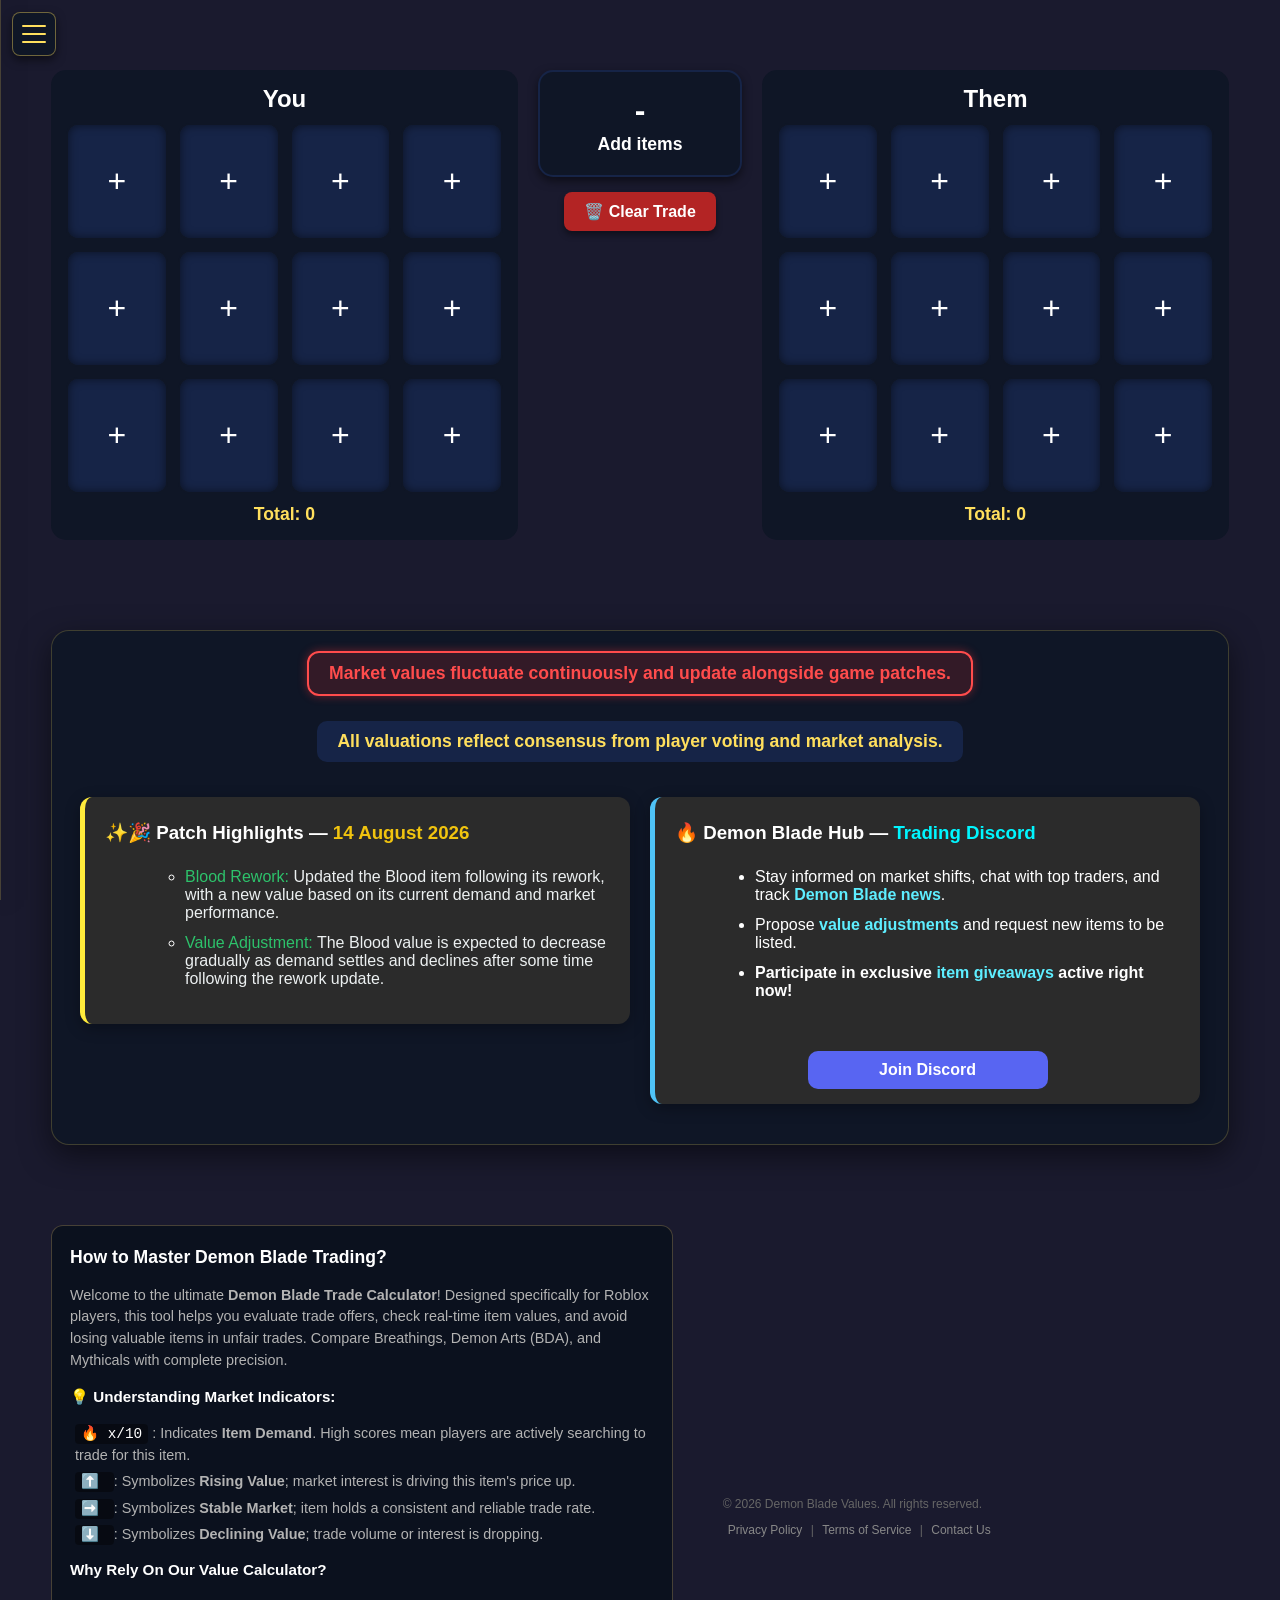
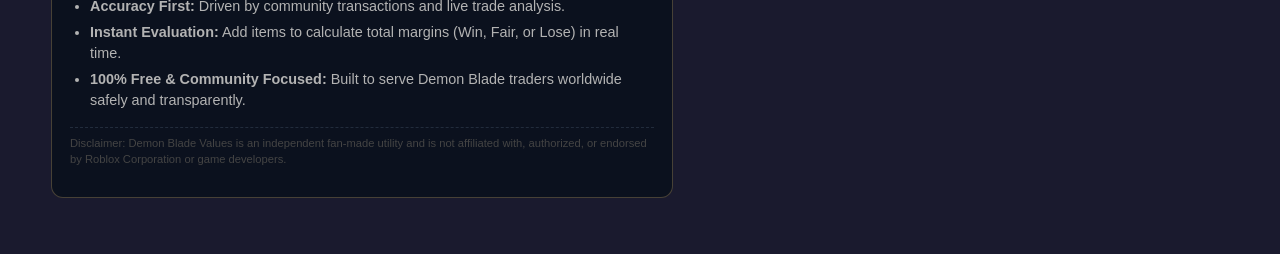
==== index.html @ 5df676ee "Add meta tag for monetization" ====
<!DOCTYPE html>
<html lang="en">
<head>
<meta charset="UTF-8">
<meta name="viewport" content="width=device-width, initial-scale=1.0">    
<title>Demon Blade Trade Calculator & Value Guide — Trading Hub</title>

<!-- Canonical URL الصريح والمطابق للموقع الجديد -->
<link rel="canonical" href="https://demon-blade-values.vercel.app/">
<link rel="icon" type="image/png" href="/images/favicon.png">
<link rel="shortcut icon" type="image/png" href="/images/favicon.png">
<link rel="apple-touch-icon" href="/images/favicon.png">
  
<meta name="description" content="Calculate real-time trade values for Demon Blade on Roblox. Check demand ratings, price trends, and item values for Moon, Sun, Breathings, BDAs, and Mythical items. Updated 2026.">
<meta name="keywords" content="demon blade trade calculator, demon blade values 2026, demon blade roblox value list, breathing style values, blood demon art values, demon blade tier list, moon breathing trade value, sun breathing value">

<!-- Open Graph / Facebook -->
<meta property="og:title" content="Demon Blade Trade Value Calculator & Tier List 2026">
<meta property="og:description" content="Analyze fair trades, track item demand rates, and discover up-to-date Demon Blade trading values for Roblox players.">
<meta property="og:image" content="https://res.cloudinary.com/dmzlyizfv/image/upload/v1761776738/Capture_d_%C3%A9cran_2025-10-29_232519_zrnwtp.jpg">
<meta property="og:type" content="website">
<meta property="og:url" content="https://demon-blade-values.vercel.app/">

<!-- Twitter -->
<meta name="twitter:card" content="summary_large_image">
<meta name="twitter:title" content="Demon Blade Trade Value Calculator & Tier List 2026">
<meta name="twitter:description" content="Analyze fair trades, track item demand rates, and discover up-to-date Demon Blade trading values for Roblox players.">
<meta name="twitter:image" content="https://res.cloudinary.com/dmzlyizfv/image/upload/v1761776738/Capture_d_%C3%A9cran_2025-10-29_232519_zrnwtp.jpg">

<!-- Google Analytics -->
<script async src="https://www.googletagmanager.com/gtag/js?id=G-79HD66FNCK"></script>
<script>
  window.dataLayer = window.dataLayer || [];
  function gtag(){dataLayer.push(arguments);}
  gtag('js', new Date());
  gtag('config', 'G-79HD66FNCK');
</script>

<!-- Schema Structured Data (Organization) -->
<script type="application/ld+json">
{
  "@context": "https://schema.org",
  "@type": "Organization",
  "name": "Demon Blade Values",
  "url": "https://demon-blade-values.vercel.app/",
  "logo": "https://demon-blade-values.vercel.app/images/favicon.png",
  "sameAs": [
    "https://discord.gg/zU2vV78j2F"
  ]
}
</script>

<!-- Schema Structured Data (WebSite) -->
<script type="application/ld+json">
{
  "@context": "https://schema.org",
  "@type": "WebSite",
  "name": "Demon Blade Trade Calculator",
  "url": "https://demon-blade-values.vercel.app/",
  "image": "https://res.cloudinary.com/dmzlyizfv/image/upload/v1761776738/Capture_d_%C3%A9cran_2025-10-29_232519_zrnwtp.jpg",
  "description": "Interactive trading value hub and calculator for Demon Blade Roblox players."
}
</script>

<!-- Schema Structured Data (FAQ Page for Better Search Visibility) -->
<script type="application/ld+json">
{
  "@context": "https://schema.org",
  "@type": "FAQPage",
  "mainEntity": [
    {
      "@type": "Question",
      "name": "How does the Demon Blade Trade Calculator work?",
      "acceptedAnswer": {
        "@type": "Answer",
        "text": "Simply select items for both 'You' and 'Them' columns. The tool automatically sums up total values, calculates win/loss margins, and advises if a trade is a Win, Fair, or Loss."
      }
    },
    {
      "@type": "Question",
      "name": "Are item demand values updated regularly?",
      "acceptedAnswer": {
        "@type": "Answer",
        "text": "Yes, trading metrics and demand scores (out of 10) are adjusted based on community feedback and active market trends."
      }
    }
  ]
}
</script>

<!-- ربط ملف CSS -->
<link rel="stylesheet" href="css.css">
<meta name="monetag" content="34a773187a44b01b858b0405ec56cefb">
</head>
<body>

<div class="container">
  <div class="column" id="player">
    <div class="title" style="text-align: justify;">You</div>
    <div class="grid" id="playerGrid"></div>
    <div class="total" id="playerTotal">Total: 0</div>
  </div>
  <div class="center-column">
    <div id="tradeStatusBox">
      <div id="statusTitle" style="color: white;">-</div>
      <div id="statusDiff">Add items</div>
    </div>
    <button id="clearTradeBtn">🗑️ Clear Trade</button>
  </div>
  <div class="column" id="opponent">
    <div class="title">Them</div>
    <div class="grid" id="opponentGrid"></div>
    <div class="total" id="opponentTotal">Total: 0</div>
  </div>
</div>

<div id="itemModal" class="modal">
  <div class="modal-content">
    <div class="modal-header">
      <div class="search-container">
        <input type="text" id="searchInput" placeholder="Search item..." class="search-input" /> 
        <button id="closeModal" class="close-btn">✖</button>
      </div>
      <div class="sort-bar" style="display: flex; gap: 10px; margin-top: 5px;"></div>
    </div>
    <div class="available-items-section">
      <div class="available-items-header">
        <span>Available Items</span> 
        <span class="item-count">0</span>
      </div>
      <div id="modalItems" class="modal-grid"></div>
    </div>
  </div>
</div>

<!-- حاوية التعليقات والتحديثات والديسكورد المدمجة -->
<div id="commentsSection">
    
    <!-- الجمل التنبيهية -->
    <div id="refreshNotice"><strong>Market values fluctuate continuously and update alongside game patches.</strong></div>
    <div id="commentNotice"><strong>All valuations reflect consensus from player voting and market analysis.</strong></div>
    
    <div class="boxes-wrapper">
      <!-- بوكس التحديثات -->
      <div class="updates-box">
          <h3>✨🎉 Patch Highlights — <span style="color: #f1c40f;">14 August 2026</span></h3>
          <ul>
              <li style="list-style-type: none;">
                  <ul>
                      <li><span style="color: #2dc26b;">Blood Rework:</span> <span style="color: #ecf0f1;">Updated the Blood item following its rework, with a new value based on its current demand and market performance.</span></li>
                      <li><span style="color: #2dc26b;">Value Adjustment:</span> <span style="color: #ecf0f1;">The Blood value is expected to decrease gradually as demand settles and declines after some time following the rework update.</span></li>
                  </ul>
              </li>
          </ul>
      </div>

      <!-- بوكس الديسكورد -->
      <div class="discord-box">
          <h3>🔥 Demon Blade Hub — <span style="color: #00f6ff;"> Trading Discord</span></h3>
          <ul>
              <li>Stay informed on market shifts, chat with top traders, and track <span style="color: #5eeeff;"><b>Demon Blade news</b></span>.</li>
              <li>Propose <span style="color: #5eeeff;"><b>value adjustments</b></span> and request new items to be listed.</li>
              <li><b>Participate in exclusive <span style="color: #5eeeff;">item giveaways</span> active right now!</b></li>
          </ul>
          <a href="https://discord.gg/zU2vV78j2F" target="_blank" rel="noopener">Join Discord</a>
      </div>
    </div>
</div>
 
<div class="footer-container">

    <section class="info-section">
        <h2>How to Master Demon Blade Trading?</h2>
        <p>Welcome to the ultimate <strong>Demon Blade Trade Calculator</strong>! Designed specifically for Roblox players, this tool helps you evaluate trade offers, check real-time item values, and avoid losing valuable items in unfair trades. Compare Breathings, Demon Arts (BDA), and Mythicals with complete precision.</p>
        
        <h3>💡 Understanding Market Indicators:</h3>
        <ul style="list-style-type: none; padding-left: 5px;">
            <li><span class="indicator-explain">🔥 x/10</span> : Indicates <strong>Item Demand</strong>. High scores mean players are actively searching to trade for this item.</li>
            <li><span class="indicator-explain">⬆️ </span> : Symbolizes <strong>Rising Value</strong>; market interest is driving this item's price up.</li>
            <li><span class="indicator-explain">➡️ </span> : Symbolizes <strong>Stable Market</strong>; item holds a consistent and reliable trade rate.</li>
            <li><span class="indicator-explain">⬇️ </span> : Symbolizes <strong>Declining Value</strong>; trade volume or interest is dropping.</li>
        </ul>
        
        <h3>Why Rely On Our Value Calculator?</h3>
        <ul>
            <li><strong>Accuracy First:</strong> Driven by community transactions and live trade analysis.</li>
            <li><strong>Instant Evaluation:</strong> Add items to calculate total margins (Win, Fair, or Lose) in real time.</li>
            <li><strong>100% Free & Community Focused:</strong> Built to serve Demon Blade traders worldwide safely and transparently.</li>
        </ul>
        
        <p class="disclaimer">Disclaimer: Demon Blade Values is an independent fan-made utility and is not affiliated with, authorized, or endorsed by Roblox Corporation or game developers.</p>
    </section>

    <footer class="site-footer">
        <p>© 2026 Demon Blade Values. All rights reserved.</p>
        <div class="footer-links">
            <a href="privacy.html" target="_blank">Privacy Policy</a> | 
            <a href="terms.html" target="_blank">Terms of Service</a> | 
            <a href="contact.html" target="_blank">Contact Us</a>
        </div>
    </footer>

</div>

<!-- ربط ملف JavaScript -->
<script src="js.js"></script>
  
<!-- Navigation Toggle Button -->
<button class="sidebar-toggle-btn" id="sidebarToggle" aria-label="Toggle Navigation">
  <div class="hamburger-box">
    <span class="hamburger-bar"></span>
    <span class="hamburger-bar"></span>
    <span class="hamburger-bar"></span>
  </div>
</button>

<!-- Navigation Menu Bar -->
<aside class="floating-sidebar" id="floatingSidebar">
  <div class="sidebar-inner">
    <!-- Top Main Links -->
    <nav class="sidebar-nav">
      <a href="index.html" class="sidebar-link active">
        <span class="icon">⚖️</span> Trade Calculator
      </a>
      <a href="coming-soon.html" class="sidebar-link">
      <span class="icon">⚔️</span> Raids & Bosses
      </a>
      <a href="https://discord.gg/zU2vV78j2F" target="_blank" class="sidebar-link">
        <span class="icon">💬</span> Discord Community
      </a>
    </nav>

    <!-- Bottom Extra Links (Only visible when open) -->
    <div class="sidebar-footer-links">
      <a href="contact.html">Contact Us</a>
      <span class="sep">•</span>
      <a href="privacy.html">Privacy Policy</a>
      <span class="sep">•</span>
      <a href="terms.html">Terms</a>
    </div>
  </div>
</aside>

<div class="sidebar-backdrop" id="sidebarBackdrop"></div>
</body>
</html>
---- css.css ----
body { font-family: 'Poppins', sans-serif; background-color: #1a1a2e; color: white; display: flex; flex-direction: column; align-items: center; margin: 0; padding: 20px; min-height: 100vh; }
.container {
    display: flex;
    justify-content: center; /* توسيط العناصر بدلاً من space-between */
    flex-wrap: wrap;       /* للسماح للعناصر بالنزول لسطر جديد عند ضيق المساحة */
    width: 95%;           /* زيادة العرض قليلاً في الشاشات الصغيرة */
    max-width: 1200px;
    margin: 50px auto;
    gap: 20px;
}

/* تحديثات الـ Column لإضافة الحواف التفاعلية */
.column { 
    display: flex; 
    flex-direction: column; 
    align-items: center; 
    background-color: #0f1626; 
    padding: 15px; 
    border-radius: 15px; 
    flex: 1; /* جعل العمود يأخذ مساحة متساوية */
    min-width: 320px; /* ضمان عدم صغر العمود عن حجم الشبكة */
    max-width: 450px; /* تحديد أقصى عرض ليبقى التصميم متوازناً */ }

.title { font-size: 1.5rem; font-weight: bold; margin-bottom: 10px; }
.grid { 
    display: grid; 
    grid-template-columns: repeat(4, 1fr); 
    gap: 10px; 
    width: 100%; /* أساسي لمنع انكماش السلوتات الفارغة وظهورها بكامل حجمها */
    box-sizing: border-box; }

.slot { 
    width: 100%;
    aspect-ratio: 1 / 1.15; /* تم زيادة الطول قليلاً من 1.1 ليتسع للنص السفلي بالكامل */
    background-color: #162447; 
    border: 2px solid #0f1626; /* تم حذف الـ border المتقطع لمنح السلوت مظهراً نظيفاً */
    border-radius: 12px; 
    display: flex; 
    flex-direction: column; 
    justify-content: center; 
    align-items: center; 
    position: relative; 
    cursor: pointer; 
    transition: all 0.25s ease-in-out; 
    overflow: hidden; 
    box-shadow: inset 0 0 10px rgba(0,0,0,0.5);
    box-sizing: border-box; }
    
    .slot[data-item] {
    border: 2px solid #ffdf5d;
    background-color: #0f1626;
    box-shadow: 0 4px 10px rgba(0,0,0,0.6);
    display: flex;
    flex-direction: column;
    justify-content: flex-end; /* لدفع شريط المعلومات ليلتصق بالأسفل بشكل نظيف */
}
    .item-info-bar {
    width: 100%;
    height: auto; /* ترك الارتفاع مرن بحسب النص بدلاً من النسبة المئوية القاسية */
    min-height: 28px; /* ضمان مساحة حد أدنى لا تنكمش */
    flex-shrink: 0; /* منع المتصفح من سحق أو تصغير هذا الشريط نهائياً على الهاتف */
    background: #0b111e; 
    border-top: 1px solid #ffdf5d33;
    display: flex;
    flex-direction: column;
    justify-content: center;
    align-items: center;
    padding: 2px 1px;
    box-sizing: border-box;
    z-index: 2;
}

.slot:hover { transform: scale(1.05); background-color: #1b2a44; }
.plus { font-size: 2rem; color: white; }
.item-name { 
    color: #ffffff;
    font-size: clamp(0.55rem, 2.2vw, 0.75rem); /* رفعنا قيمة الـ vw لضمان وضوح الخط على الهاتف */
    font-weight: bold;
    text-align: center;
    white-space: nowrap;
    overflow: hidden;
    text-overflow: ellipsis; 
    width: 95%;}
.item-value {
    color: #ffdf5d; 
    font-size: clamp(0.5rem, 2vw, 0.7rem); /* رفعنا الحد الأدنى المرن */
    font-weight: 600;
    margin-top: 1px;
    line-height: 1;
}

.item-image { 
    width: 90%; 
    height: 55%; /* تقليل النسبة المئوية الافتراضية لمنع الصورة من دفع النص لأسفل */
    object-fit: contain; 
    margin: auto auto 2px auto; /* تمركز تلقائي ذكي يترك مساحة للنصوص والمؤشرات */
    z-index: 1; 
}

/* ------------------------------------------- */
/* أنماط صندوق الحالة (Trade Status Box)       */
/* ------------------------------------------- */
#tradeStatusBox {
    background-color: #0f1626;
    border-radius: 15px;
    padding: 20px;
    display: flex;
    flex-direction: column;
    align-items: center;
    justify-content: center;
    box-shadow: 0 4px 10px rgba(0,0,0,0.5);
    border: 2px solid #162447;
    min-width: 160px;
    text-align: center;
    transition: all 0.3s ease;
}
/* تنسيقات الحاوية الوسطى والزر الجديد */
.center-column {
    display: flex;
    flex-direction: column;
    align-items: center;
    gap: 15px; /* المسافة بين الصندوق والزر */
}

#clearTradeBtn {
    background-color: #b32424;
    color: white;
    border: none;
    border-radius: 8px;
    padding: 10px 20px;
    font-size: 1rem;
    font-weight: bold;
    font-family: 'Poppins', sans-serif;
    cursor: pointer;
    box-shadow: 0 4px 6px rgba(0,0,0,0.4);
    transition: all 0.3s ease;
}

#clearTradeBtn:hover {
    background-color: #ff3333;
    box-shadow: 0 0 12px rgba(255, 51, 51, 0.5);
    transform: scale(1.05); /* تأثير حركي خفيف يتماشى مع باقي الموقع */
}

/* تعديل الـ Responsive ليتماشى مع الحاوية الجديدة */
@media screen and (max-width: 900px) {
    .center-column { width: 100%; margin: 10px 0; }
    #tradeStatusBox { width: 100%; margin: 0; }
}
#statusTitle {
    font-size: 2rem;
    font-weight: bold;
    margin-bottom: 5px;
    text-transform: uppercase;
    transition: color 0.3s ease;
}
#statusDiff {
    font-size: 1.1rem;
    color: white;
    font-weight: 600;
}

/* ------------------------------------------- */
/* فئات تأثيرات الإضاءة (Glow Effects)         */
/* ------------------------------------------- */
.glow-win { box-shadow: 0 0 25px rgba(0, 255, 0, 0.5) !important; border-color: #00ff00 !important; }
.glow-lose { box-shadow: 0 0 25px rgba(255, 76, 76, 0.5) !important; border-color: #ff4c4c !important; }
.glow-fair { box-shadow: 0 0 25px rgba(255, 223, 93, 0.4) !important; border-color: #ffdf5d !important; }

/* ------------------------------------------- */
/* مؤشرات الطلب والاتجاه (Demand & Trend)      */
/* ------------------------------------------- */
.item-indicators {
    position: absolute;
    top: 4px;
    left: 4px;
    right: 4px;
    display: flex;
    justify-content: space-between;
    width: calc(100% - 8px);
    z-index: 10;
}
.demand-badge {
    background: rgba(0, 0, 0, 0.75);
    color: #ffdf5d;
    padding: 1px 4px;
    border-radius: 4px;
    font-size: clamp(0.45rem, 1.2vw, 0.6rem); /* حجم مرن جداً */
    font-weight: bold;
}

.trend-badge {
    background: rgba(0, 0, 0, 0.75);
    padding: 1px 3px;
    border-radius: 4px;
    display: flex;
    align-items: center;
    justify-content: center;
}

.total { margin-top:10px; font-size:1.1rem; font-weight:bold; color:#ffdf5d; }
#commentsSection { 
    width: 95%; 
    max-width: 1200px;
    margin: 40px auto;
    padding: 20px;
    background-color: #0f1626; 
    border: 1px solid #ffdf5d33; 
    border-radius: 18px;
    box-sizing: border-box;
    box-shadow: 0 10px 30px rgba(0,0,0,0.5);

    /* التعديل الجوهري هنا لترتيب المحتوى داخله عمودياً */
    display: flex;
    flex-direction: column;
    gap: 20px;
 }   
 .boxes-wrapper {
    display: flex;
    flex-direction: row; /* يظهران بجانب بعضهما */
    justify-content: center;
    align-items: stretch; /* لتوحيد الارتفاع تلقائياً لمظهر متناسق */
    gap: 20px;
    width: 100%;
    flex-wrap: wrap;
 }

/* ------------------------------------------- */
/* المودال وقوائمه                             */
/* ------------------------------------------- */
.modal { position: fixed; inset: 0; background: rgba(0, 0, 0, 0.75); display: flex; justify-content: center; align-items: center; z-index: 300; padding: 20px; overflow-y: auto; opacity: 0; pointer-events: none; transition: opacity 0.35s ease; }
.modal.active { opacity: 1; pointer-events: auto; }
.modal.closing { opacity: 0; pointer-events: none; }
.modal-content { width: 95%; max-width: 900px; max-height: 70vh; background: linear-gradient(145deg, #0f1626, #121b33); border-radius: 18px; padding: 15px; overflow-y: auto; box-shadow: 0 0 20px rgba(255, 215, 0, 0.3); border: 2px solid #ffdf5d; display: flex; flex-direction: column; opacity: 0; transform: translateY(60px); transition: opacity 0.35s ease, transform 0.35s ease; }
.modal.active .modal-content { opacity: 1; transform: translateY(0); }
.modal.closing .modal-content { opacity: 0; transform: translateY(60px); }
.modal-header { display: flex; flex-direction: column; gap: 10px; margin-bottom: 15px; }
.search-container { 
    display: flex; 
    align-items: center; /* لضمان توسط المدخل والأيقونة عمودياً */
    width: 100%; 
    max-width: 400px; /* تحديد أقصى عرض للشريط ليحتوي الـ X وينتهي بعدها بقليل */
    background: #162447; 
    border-radius: 10px; 
    padding: 6px 12px; 
    border: 1px solid #ffdf5d; 
    box-shadow: 0 0 8px rgba(255, 215, 0, 0.5); 
    box-sizing: border-box; }
.search-input { flex: 1; background: transparent; border: none; color: #fff; outline: none; padding: 0; font-size: 1rem; }
.close-btn {
    background: transparent; 
    border: none; 
    color: #fff; 
    cursor: pointer; 
    font-size: 1.1rem; 
    padding: 0 4px;
    margin-left: 10px; 
    display: flex;
    align-items: center;
    transition: color 0.2s; }
    .close-btn:hover { color: #ff4c4c; }
    
.sort-bar button { transition: all 0.2s; }
.sort-bar button:hover { transform: scale(1.05); box-shadow: 0 0 8px rgba(255,215,0,0.6); }
.available-items-section { background: #0f1626;  padding: 10px; border-radius: 12px; }
.available-items-header { display: flex; justify-content: space-between; align-items: center; margin-bottom: 10px; padding-bottom: 5px; border-bottom: 1px solid #ffdf5d; }
.available-items-header span { font-weight: 700; color: #fff; }
.available-items-header .item-count { color: #ffdf5d; font-size: 0.85rem; }
.modal-grid { display: grid; grid-template-columns: repeat(auto-fill, minmax(95px, 1fr)); gap: 30px 18px; justify-items: center; }

/* تعديل العنصر داخل المودال ليحمل المؤشرات */
.modal-item { background: linear-gradient(145deg, #162447, #1b2a44); border-radius: 10px; padding: 4px; text-align: center; cursor: pointer; transition: transform 0.2s, box-shadow 0.2s; box-shadow: 0 2px 6px rgba(255, 215, 0, 0.25); border: 1px solid #ffdf5d; width: 100%; box-sizing: border-box; position: relative; overflow: hidden; }
.modal-item:hover { transform: scale(1.05); box-shadow: 0 0 12px rgba(255, 215, 0, 0.6); }
.modal-item img { width: 100%; height: 75px; object-fit: contain; border-radius: 5px; border-bottom: 1px solid #ffdf5d; }
.modal-item .item-name { margin-top: 3px; font-size: 0.75rem; font-weight: bold; color: #fff; }
.modal-item .item-value { font-size: 0.7rem; color: #ffdf5d; margin-top: 1px; }

.modal-content::-webkit-scrollbar { width: 1px; height:1px; }
.modal-content::-webkit-scrollbar-thumb { background-color: #ffdf5d; border-radius: 10px; }
.modal-content::-webkit-scrollbar-track { background: #162447; }

/* Updates and Discord Boxes */
.updates-box, .discord-box { 

    flex: 1; 
    min-width: 280px; 
    max-width: 550px; 
    background-color: #162447; 
    border-radius: 12px; 
    padding: 20px 20px 10px 20px; /* تقليص الـ padding السفلي الثابت إلى 10px ليسمح بالانكماش للأعلى */
    color: #fff; 
    box-shadow: 0 4px 15px rgba(0,0,0,0.3); 
    box-sizing: border-box;
    display: flex;
    flex-direction: column;
    justify-content: flex-start; /* يضمن دفع المحتويات للأعلى وتقلص الصندوق بدقة */
    height: fit-content; /* يجعل ارتفاع الصندوق يتبع النص الداخلي فقط فيتقلص للأعلى تلقائياً */
    }

.updates-box { background: #2b2b2b; border-left: 5px solid #ffeb3b; }
.discord-box { background: #2b2b2b; border-left: 5px solid #4fc3f7; }
.discord-box a { display: inline-block; background: #5865F2; color: #ffffff; text-decoration: none; font-weight: bold; padding: 10px ; border-radius: 6px; transition: transform 0.2s, box-shadow 0.2s; font-size: 0.8rem; white-space: nowrap; box-sizing: border-box; }
.discord-box a:hover { transform: scale(1.05); box-shadow: 0 0 8px rgba(255,255,255,0.6); }
@media screen and (max-width: 900px) {
  .container { flex-direction: column; align-items: center; }
  #tradeStatusBox { width: 100%; margin: 10px 0; }
}
@media screen and (max-width: 700px) {
  .updates-box, .discord-box { float: none; width: 100%; margin-right: 0; margin-bottom: 15px; }
}
.updates-box ul li { margin-bottom: 12px; }
.updates-box ul li:last-child { margin-bottom: 10px; }
.discord-box li { margin-left: 40px; margin-bottom: 12px; }
.discord-box li:last-child { margin-bottom: 20px; }
.join-discord-btn { display: block; clear: both; margin-top: 15px; }
.discord-box a:last-child {
    display: block; 
    width: 100%; /* تحويله لعرض كامل متجاوب */
    max-width: 240px; /* تحديد سقف لحجمه لكي لا يصبح ضخماً على الشاشات الكبيرة */
    margin: 15px auto 5px auto; /* توسيط الزر تلقائياً في المنتصف وحذف الـ margin-left المسبب للمشكلة */
    padding: 10px 12px; 
    font-size: 1rem; 
    background: #5865F2; 
    color: #fff; 
    text-decoration: none; 
    font-weight: bold; 
    border-radius: 10px; 
    text-align: center; 
    transition: transform 0.2s, box-shadow 0.2s; 
    box-sizing: border-box;}
.discord-box a:last-child:hover { transform: scale(1.05); box-shadow: 0 0 8px rgba(255,255,255,0.6); }
.updates-box h3, .discord-box h3 {
    margin-top: 5px;
    margin-bottom: 8px; /* تقليل الفراغ أسفل العنوان */
}    

#refreshNotice { 
    background: rgba(255, 50, 50, 0.15); 
    border: 2px solid #ff4c4c; 
    color: #ff4c4c; 
    font-weight: bold; 
    text-align: center; 
    padding: 10px 20px; /* زيادة الحشو الجانبي لمنع الالتصاق */
    border-radius: 12px; 
    margin-bottom: 5px; 
    font-size: 1.1rem; 
    box-shadow: 0 0 10px rgba(255, 50, 50, 0.4); 
    animation: pulseColor 7s infinite; 
    align-self: center; /* جعل الحاوية تتقلص لتناسب حجم النص فقط وتتوسط الصفحة */
    width: fit-content; /* للتأكد من ملاءمة العرض لمحتواه في جميع المتصفحات */
}

@keyframes pulseColor { 0% { box-shadow: 0 0 6px rgba(255, 50, 50, 0.5); transform: scale(1); border-color:#ff4c4c; } 50% { box-shadow: 0 0 20px rgba(255,150,50,0.9); transform: scale(1.05); border-color:#ff9933; } 100% { box-shadow: 0 0 6px rgba(255, 50, 50, 0.5); transform: scale(1); border-color:#ff4c4c; } }
#commentNotice { 
    background: #162447; 
    border-radius: 10px; 
    padding: 10px 20px; /* زيادة الحشو الجانبي */
    text-align: center; 
    font-weight: bold; 
    color: #ffdf5d; 
    font-size: 1.1rem; 
    margin-bottom: 15px; 
    align-self: center; /* تجعله يتقلص لعرض النص فقط ويتوسط الصفحة */
    width: fit-content;
 }
#commentsSection::after { content: ""; display: table; clear: both; }

/* 1. الحاوية الأساسية لتنظيم العناصر بجانب بعضها */
.footer-container {
    display: flex;
    justify-content: center; /* توسيط المحتوى */
    flex-wrap: wrap;       /* للسماح للعناصر بالنزول لسطر عند ضيق الشاشة */
    width: 95%;
    max-width: 1200px;
    margin: 40px auto;
    gap: 30px;
     
}

/* 2. تنسيق صندوق المعلومات الجديد الصغير */
.info-section {
    flex: 1.2; /* تم تقليله من 2 إلى 1.2 لكي ينكمش ولا يسرق الانتباه مقارنة بباقي الصناديق */
    min-width: 300px;
    padding: 18px;
    background-color: #0b111e;
    border-radius: 12px;
    border: 1px solid #bfa36855; /* جعلنا الحواف أقل حدة في الإضاءة */
    line-height: 1.5;
    color: #b3b3b3; /* تفتيح خفيف للون النص ليكون مريحاً وأقل جلباً للانتباه */
    box-sizing: border-box;
    font-size: 0.9rem; /* تصغير الخط العام للصندوق قليلاً */
}
    .indicator-explain {
    background: rgba(0, 0, 0, 0.4);
    padding: 2px 6px;
    border-radius: 4px;
    color: #fff;
    font-family: monospace;
}
.info-section h2 {
    font-size: 1.1rem;
    color: #fff;
    margin-top: 0;
    margin-bottom: 8px;
}

.info-section h3 {
    font-size: 0.95rem;
    color: #fff;
    margin-top: 12px;
    margin-bottom: 6px;
}

.info-section ul {
    padding-left: 20px;
    margin-bottom: 12px;
}

.info-section li {
    margin-bottom: 4px;
}

.disclaimer {
    font-size: 0.7rem;
    color: #444; 
    margin-top: 15px;
    border-top: 1px dashed #222c3c;
    padding-top: 8px;
    line-height: 1.4;
}

/* 3. تنسيق الـ site-footer الصاعد لليمين بحدوده الفاصلة */
.site-footer {
    flex: 1; /* يأخذ المساحة المتبقية بجانب الصندوق */
    text-align: left; /* محاذاة مرنة، يمكنك تركها right إن كنت تفضل ذلك */
    font-size: 12px;
    color: #666;
    padding: 20px;
    border-top: none; /* ألغينا الحد العلوي الافتراضي لاعتماده كعمود جانبي الآن */
    min-width: 250px;
    box-sizing: border-box;
    display: flex;
    flex-direction: column;
    justify-content: center; /* لتوسيط المحتوى عمودياً بالتوازي مع الصندوق */
}

.footer-links a {
    color: #888;
    text-decoration: none;
    margin: 0 5px;
    transition: color 0.3s ease;
}

.footer-links a:hover {
    color: #fff;
}

/* 4. تعديل التجاوب للتأكد من أن شكلها بالجوال يبدو ممتازاً */
/* 4. تعديل التجاوب للتأكد من أن شكلها بالجوال يبدو ممتازاً */
@media screen and (max-width: 900px) {
    .footer-container {
        flex-direction: column; 
        align-items: stretch; /* لجعل العناصر تأخذ كامل العرض المتاح بشكل متناسق */
        gap: 20px;
    }
    .info-section {
        width: 100%;
    }
    .site-footer {
        text-align: center; 
        width: 100%;
        border-top: 1px solid #222; /* إضافة خط فاصل فقط عند التحول للوضع الرأسي بالجوال */
        padding-top: 20px;
    }
}
/* تنسيق حاوية الإعلان العلوي */
.adsterra-top-banner {
    margin: 20px auto;
    max-width: 1200px;
    padding: 0 15px;
    text-align: center;
    box-sizing: border-box;
}

.ad-label-global {
    display: block;
    font-size: 11px;
    color: #555;
    margin-bottom: 6px;
    text-align: left;
    max-width: 728px;
    margin-left: auto;
    margin-right: auto;
}

#adsterra-dynamic-container {
    display: block;
    width: 100%;
    min-height: 50px; /* يعطي مساحة صغيرة مرنة لحين تحميل الإعلان */
}

/* تعديل المسافات في الجوال */
@media (max-width: 768px) {
    .adsterra-top-banner {
        margin: 10px auto;
    }
    .ad-label-global {
        max-width: 320px;
    }
}
    /* تنسيق إعلان الـ Native السفلي */
.adsterra-native-bottom {
    margin: 30px auto;
    max-width: 1200px; /* ليتماشى مع عرض محتوى موقعك بالكامل */
    padding: 20px 15px;
    background: #141421; /* لون خلفية داكن وناعم جداً ملائم للون الإعلانات والصفحة */
    border-radius: 12px; /* زوايا منحنية أنيقة */
    box-shadow: 0 4px 15px rgba(0, 0, 0, 0.2); /* ظل خفيف لإبراز الحاوية */
    box-sizing: border-box;
}

/* تسمية الإعلان */
.ad-label-global {
    display: block;
    font-size: 12px;
    color: #666;
    margin-bottom: 12px;
    text-align: right; /* لتتناسب مع اتجاه الكتابة العربية في موقعك */
    font-family: sans-serif;
}

/* ضبط التباعد على الشاشات الصغيرة */
@media (max-width: 768px) {
    .adsterra-native-bottom {
        margin: 15px 10px;
        padding: 15px 10px;
    }
}
/* ========================================================= */
/* Responsive & Active Sidebar System                        */
/* ========================================================= */

/* زر الهامبرغر مع الحفاظ على الأبعاد والتوسط الدائم */
.sidebar-toggle-btn {
  position: fixed;
  top: 12px;
  left: 12px;
  z-index: 100000;
  width: clamp(34px, 4.5vw, 44px);
  height: clamp(34px, 4.5vw, 44px);
  background: #0f1626;
  border: 1px solid #ffdf5d66;
  border-radius: 8px;
  cursor: pointer;
  display: flex;
  align-items: center;
  justify-content: center;
  padding: 0;
  box-shadow: 0 4px 10px rgba(0, 0, 0, 0.5);
  transition: all 0.25s ease;
}

.sidebar-toggle-btn:hover {
  border-color: #ffdf5d;
  box-shadow: 0 0 12px rgba(255, 223, 93, 0.4);
}

.hamburger-box {
  width: 55%;
  height: 45%;
  display: flex;
  flex-direction: column;
  justify-content: space-between;
  align-items: center;
  aspect-ratio: 1 / 1; /* الحفاظ التام والكامل على نسبة الأبعاد x:y */
}

.hamburger-bar {
  width: 100%;
  height: 2.5px;
  background-color: #ffdf5d;
  border-radius: 2px;
  transition: transform 0.3s ease, opacity 0.3s ease;
}

/* القائمة الجانبية للشاشات الكبيرة */
.floating-sidebar {
  position: fixed;
  top: 0;
  left: 0;
  height: 100vh;
  width: 0;
  min-width: 0;
  max-width: 320px;
  background: linear-gradient(180deg, #0f1626 0%, #0b111e 100%);
  z-index: 99999;
  transition: width 0.35s cubic-bezier(0.4, 0, 0.2, 1);
  overflow: hidden;
  box-shadow: 4px 0 20px rgba(0, 0, 0, 0.6);
  border-right: 1px solid #ffdf5d33;
}

.floating-sidebar.is-open {
  width: clamp(240px, 22vw, 320px); /* حجم متناسب يح منع الضخامة ويحافظ على المظهر الاحترافي */
}

.sidebar-inner {
  display: flex;
  flex-direction: column;
  justify-content: space-between;
  height: 100%;
  /* تم زيادة المسافة العلوية وتعديلها لتكون مرنة حسب ارتفاع الشاشة */
  padding: clamp(80px, 12vh, 130px) 16px 20px 16px;
  box-sizing: border-box;
  opacity: 0;
  visibility: hidden;
  transition: opacity 0.25s ease, visibility 0.25s ease;
}

/* في الشاشات الصغيرة/الجوال، نُبقي المسافة أصغر قليلاً لمنع الهدر */
@media screen and (max-width: 768px) {
  .sidebar-inner {
    padding-top: 65px;
  }
}

.floating-sidebar.is-open .sidebar-inner {
  opacity: 1;
  visibility: visible;
  transition-delay: 0.1s;
}

.sidebar-nav {
  display: flex;
  flex-direction: column;
  gap: 12px;
}

/* تصميم الأزرار والتحديد النشط (Active State Indicator) */
.sidebar-link {
  color: #b3b3b3;
  text-decoration: none;
  font-family: 'Poppins', sans-serif;
  font-size: clamp(0.85rem, 1.1vw, 0.95rem);
  font-weight: 600;
  padding: 12px 14px;
  border-radius: 8px;
  background-color: rgba(255, 255, 255, 0.03);
  border: 1px solid transparent;
  transition: all 0.25s ease;
  white-space: nowrap;
  display: flex;
  align-items: center;
  gap: 10px;
  position: relative;
}

.sidebar-link:hover {
  color: #ffffff;
  background-color: rgba(255, 223, 93, 0.08);
  border-color: rgba(255, 223, 93, 0.2);
  transform: translateX(4px);
}

/* تأثير التحديد للصفحة الحالية (Active Glow State) */
.sidebar-link.active {
  color: #ffdf5d;
  background: linear-gradient(90deg, rgba(255, 223, 93, 0.15) 0%, rgba(255, 223, 93, 0.02) 100%);
  border-left: 4px solid #ffdf5d;
  box-shadow: 0 0 15px rgba(255, 223, 93, 0.15);
  font-weight: 700;
}

/* الجزء السفلي داخل القائمة (الروابط الثانوية) */
.sidebar-footer-links {
  display: flex;
  align-items: center;
  justify-content: center;
  flex-wrap: wrap;
  gap: 8px;
  padding-top: 15px;
  border-top: 1px solid rgba(255, 255, 255, 0.08);
  font-size: 0.75rem;
}

.sidebar-footer-links a {
  color: #7788a0;
  text-decoration: none;
  transition: color 0.2s ease;
}

.sidebar-footer-links a:hover {
  color: #ffdf5d;
}

.sidebar-footer-links .sep {
  color: #445566;
}

.sidebar-backdrop {
  position: fixed;
  inset: 0;
  background-color: rgba(0, 0, 0, 0.65);
  z-index: 99998;
  opacity: 0;
  visibility: hidden;
  transition: opacity 0.3s ease, visibility 0.3s ease;
  backdrop-filter: blur(3px);
}

.sidebar-backdrop.is-active {
  opacity: 1;
  visibility: visible;
}

/* ========================================================= */
/* تحويل القائمة إلى أفقية/علوية للجوالات والشاشات الصغيرة    */
/* ========================================================= */
@media screen and (max-width: 768px) {
  .floating-sidebar {
    width: 100vw !important;
    max-width: 100vw;
    height: 0;
    max-height: 80vh; /* يضمن عدم تغطية كامل شاشة الجوال */
    top: 0;
    left: 0;
    border-right: none;
    border-bottom: 2px solid #ffdf5d;
    transition: height 0.35s cubic-bezier(0.4, 0, 0.2, 1);
  }

  .floating-sidebar.is-open {
    height: auto;
    min-height: 230px;
  }

  .sidebar-inner {
    padding: 60px 20px 15px 20px;
    gap: 15px;
  }

  .sidebar-link.active {
    border-left: none;
    border-top: 3px solid #ffdf5d;
  }
}
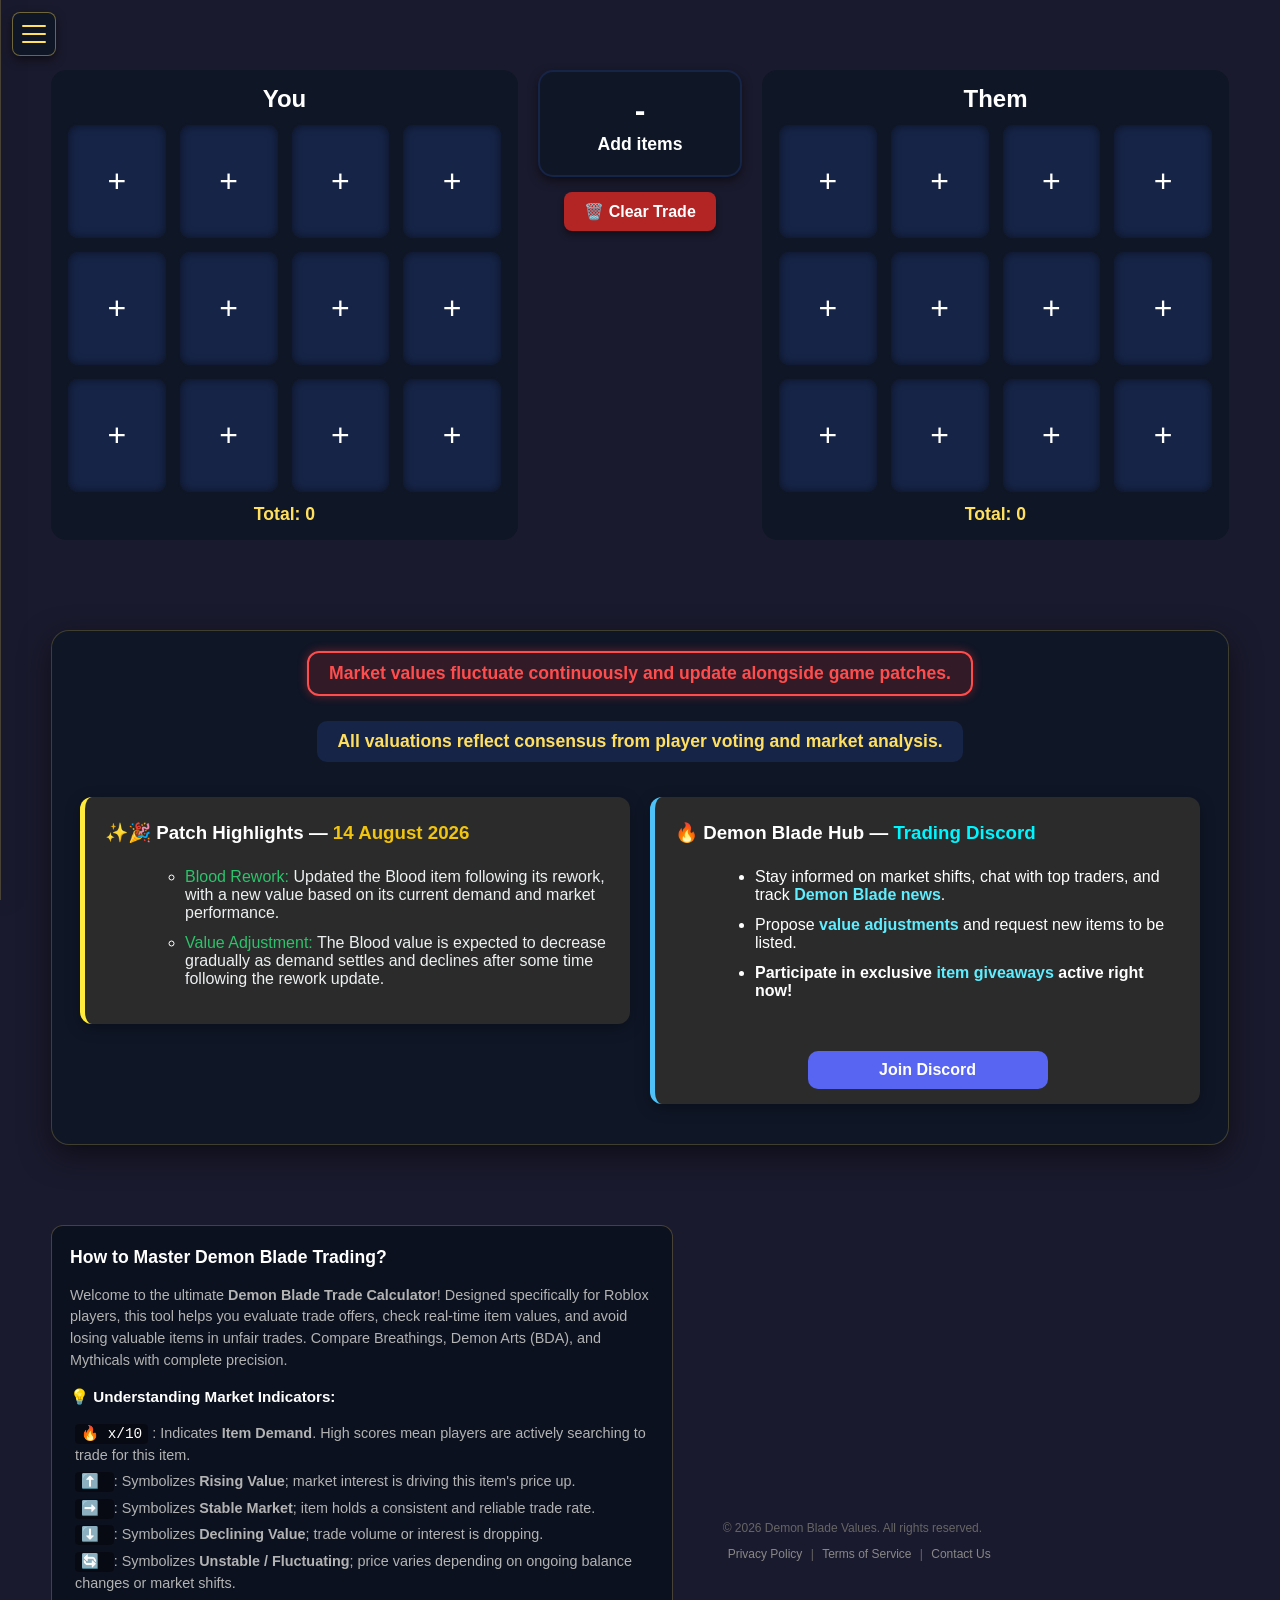
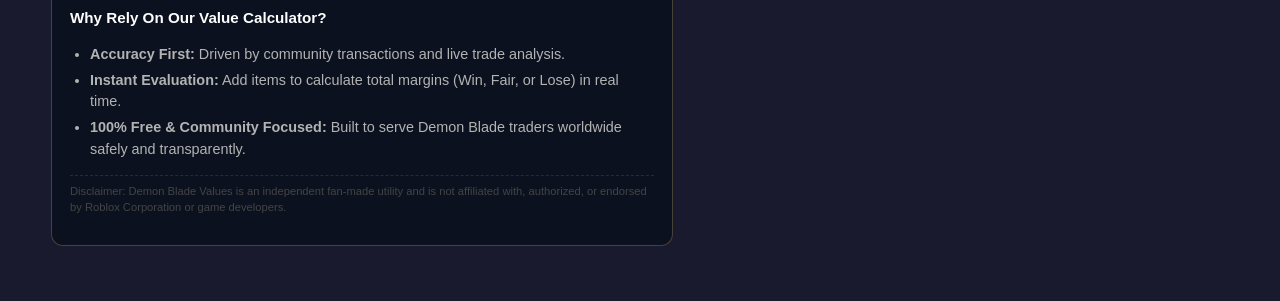
==== commit 0d28ebc0: "Add unstable market indicator explanation to index.html" ====
--- a/index.html
+++ b/index.html
@@ -90,7 +90,7 @@
 
 <!-- ربط ملف CSS -->
 <link rel="stylesheet" href="css.css">
-<meta name="monetag" content="34a773187a44b01b858b0405ec56cefb">
+
 </head>
 <body>
 
@@ -179,6 +179,7 @@
             <li><span class="indicator-explain">⬆️ </span> : Symbolizes <strong>Rising Value</strong>; market interest is driving this item's price up.</li>
             <li><span class="indicator-explain">➡️ </span> : Symbolizes <strong>Stable Market</strong>; item holds a consistent and reliable trade rate.</li>
             <li><span class="indicator-explain">⬇️ </span> : Symbolizes <strong>Declining Value</strong>; trade volume or interest is dropping.</li>
+            <li><span class="indicator-explain">🔄 </span> : Symbolizes <strong>Unstable / Fluctuating</strong>; price varies depending on ongoing balance changes or market shifts.</li>
         </ul>
         
         <h3>Why Rely On Our Value Calculator?</h3>
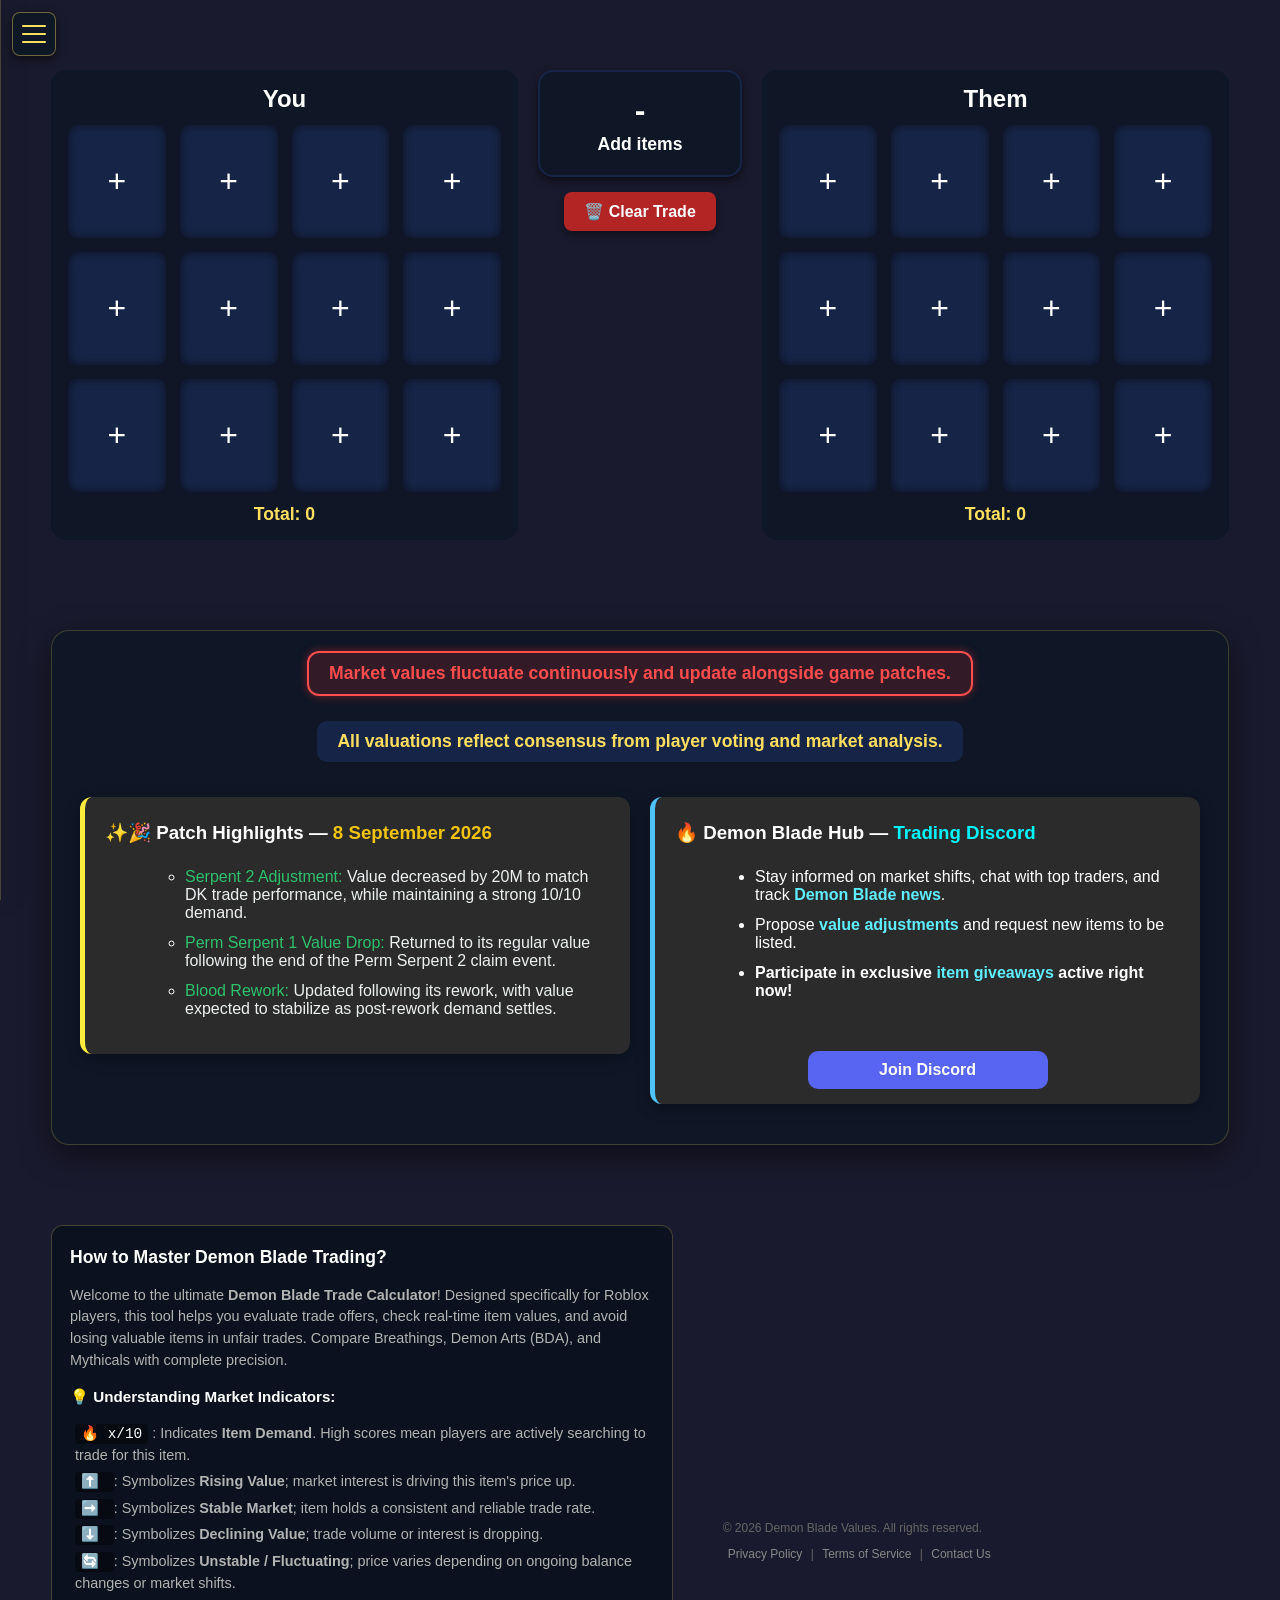
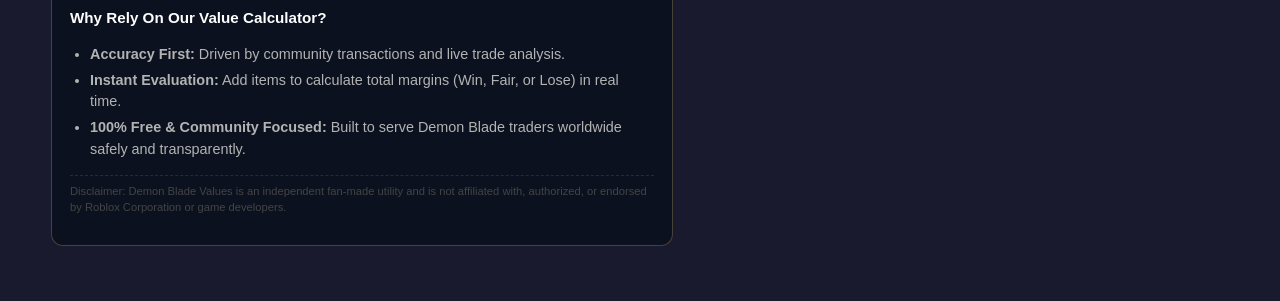
==== commit 989fb1f4: "Update patch highlights and item adjustments" ====
--- a/index.html
+++ b/index.html
@@ -143,12 +143,13 @@
     <div class="boxes-wrapper">
       <!-- بوكس التحديثات -->
       <div class="updates-box">
-          <h3>✨🎉 Patch Highlights — <span style="color: #f1c40f;">14 August 2026</span></h3>
+          <h3>✨🎉 Patch Highlights — <span style="color: #f1c40f;">8 September 2026</span></h3>
           <ul>
               <li style="list-style-type: none;">
                   <ul>
-                      <li><span style="color: #2dc26b;">Blood Rework:</span> <span style="color: #ecf0f1;">Updated the Blood item following its rework, with a new value based on its current demand and market performance.</span></li>
-                      <li><span style="color: #2dc26b;">Value Adjustment:</span> <span style="color: #ecf0f1;">The Blood value is expected to decrease gradually as demand settles and declines after some time following the rework update.</span></li>
+                      <li><span style="color: #2dc26b;">Serpent 2 Adjustment:</span> <span style="color: #ecf0f1;">Value decreased by 20M to match DK trade performance, while maintaining a strong 10/10 demand.</span></li>
+                      <li><span style="color: #2dc26b;">Perm Serpent 1 Value Drop:</span> <span style="color: #ecf0f1;">Returned to its regular value following the end of the Perm Serpent 2 claim event.</span></li>
+                      <li><span style="color: #2dc26b;">Blood Rework:</span> <span style="color: #ecf0f1;">Updated following its rework, with value expected to stabilize as post-rework demand settles.</span></li>
                   </ul>
               </li>
           </ul>
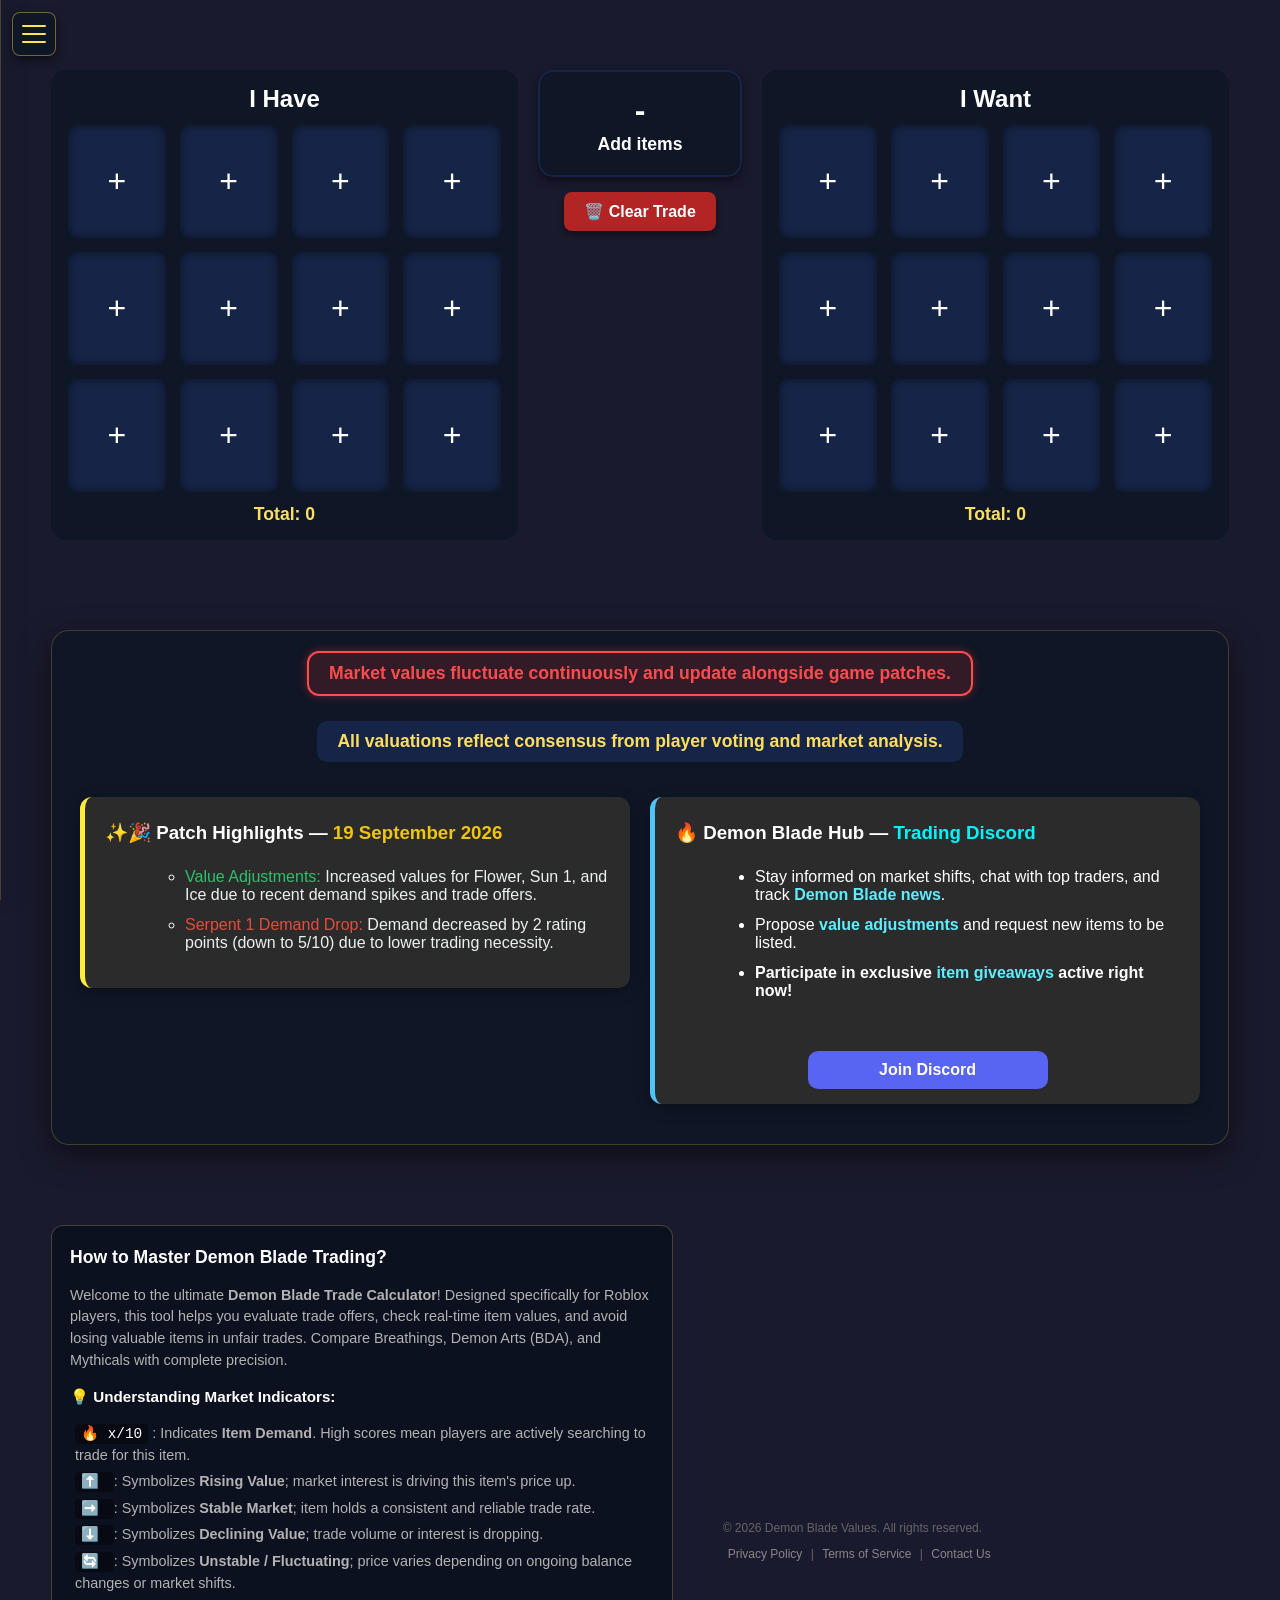
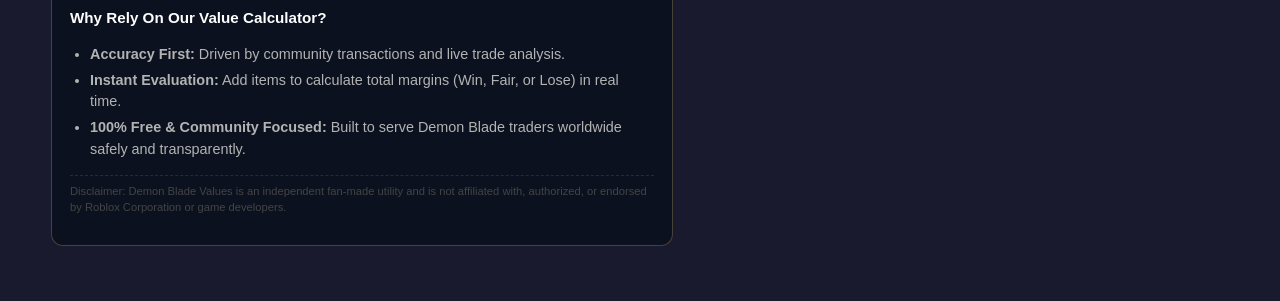
==== commit f32697ea: "Update index.html" ====
--- a/index.html
+++ b/index.html
@@ -96,7 +96,7 @@
 
 <div class="container">
   <div class="column" id="player">
-    <div class="title" style="text-align: justify;">You</div>
+    <div class="title" style="text-align: justify;">I Have</div>
     <div class="grid" id="playerGrid"></div>
     <div class="total" id="playerTotal">Total: 0</div>
   </div>
@@ -108,7 +108,7 @@
     <button id="clearTradeBtn">🗑️ Clear Trade</button>
   </div>
   <div class="column" id="opponent">
-    <div class="title">Them</div>
+    <div class="title">I Want</div>
     <div class="grid" id="opponentGrid"></div>
     <div class="total" id="opponentTotal">Total: 0</div>
   </div>
@@ -142,14 +142,14 @@
     
     <div class="boxes-wrapper">
       <!-- بوكس التحديثات -->
+     <!-- بوكس التحديثات -->
       <div class="updates-box">
-          <h3>✨🎉 Patch Highlights — <span style="color: #f1c40f;">8 September 2026</span></h3>
+          <h3>✨🎉 Patch Highlights — <span style="color: #f1c40f;">19 September 2026</span></h3>
           <ul>
               <li style="list-style-type: none;">
                   <ul>
-                      <li><span style="color: #2dc26b;">Serpent 2 Adjustment:</span> <span style="color: #ecf0f1;">Value decreased by 20M to match DK trade performance, while maintaining a strong 10/10 demand.</span></li>
-                      <li><span style="color: #2dc26b;">Perm Serpent 1 Value Drop:</span> <span style="color: #ecf0f1;">Returned to its regular value following the end of the Perm Serpent 2 claim event.</span></li>
-                      <li><span style="color: #2dc26b;">Blood Rework:</span> <span style="color: #ecf0f1;">Updated following its rework, with value expected to stabilize as post-rework demand settles.</span></li>
+                      <li><span style="color: #2dc26b;">Value Adjustments:</span> <span style="color: #ecf0f1;">Increased values for Flower, Sun 1, and Ice due to recent demand spikes and trade offers.</span></li>
+                      <li><span style="color: #e74c3c;">Serpent 1 Demand Drop:</span> <span style="color: #ecf0f1;">Demand decreased by 2 rating points (down to 5/10) due to lower trading necessity.</span></li>
                   </ul>
               </li>
           </ul>
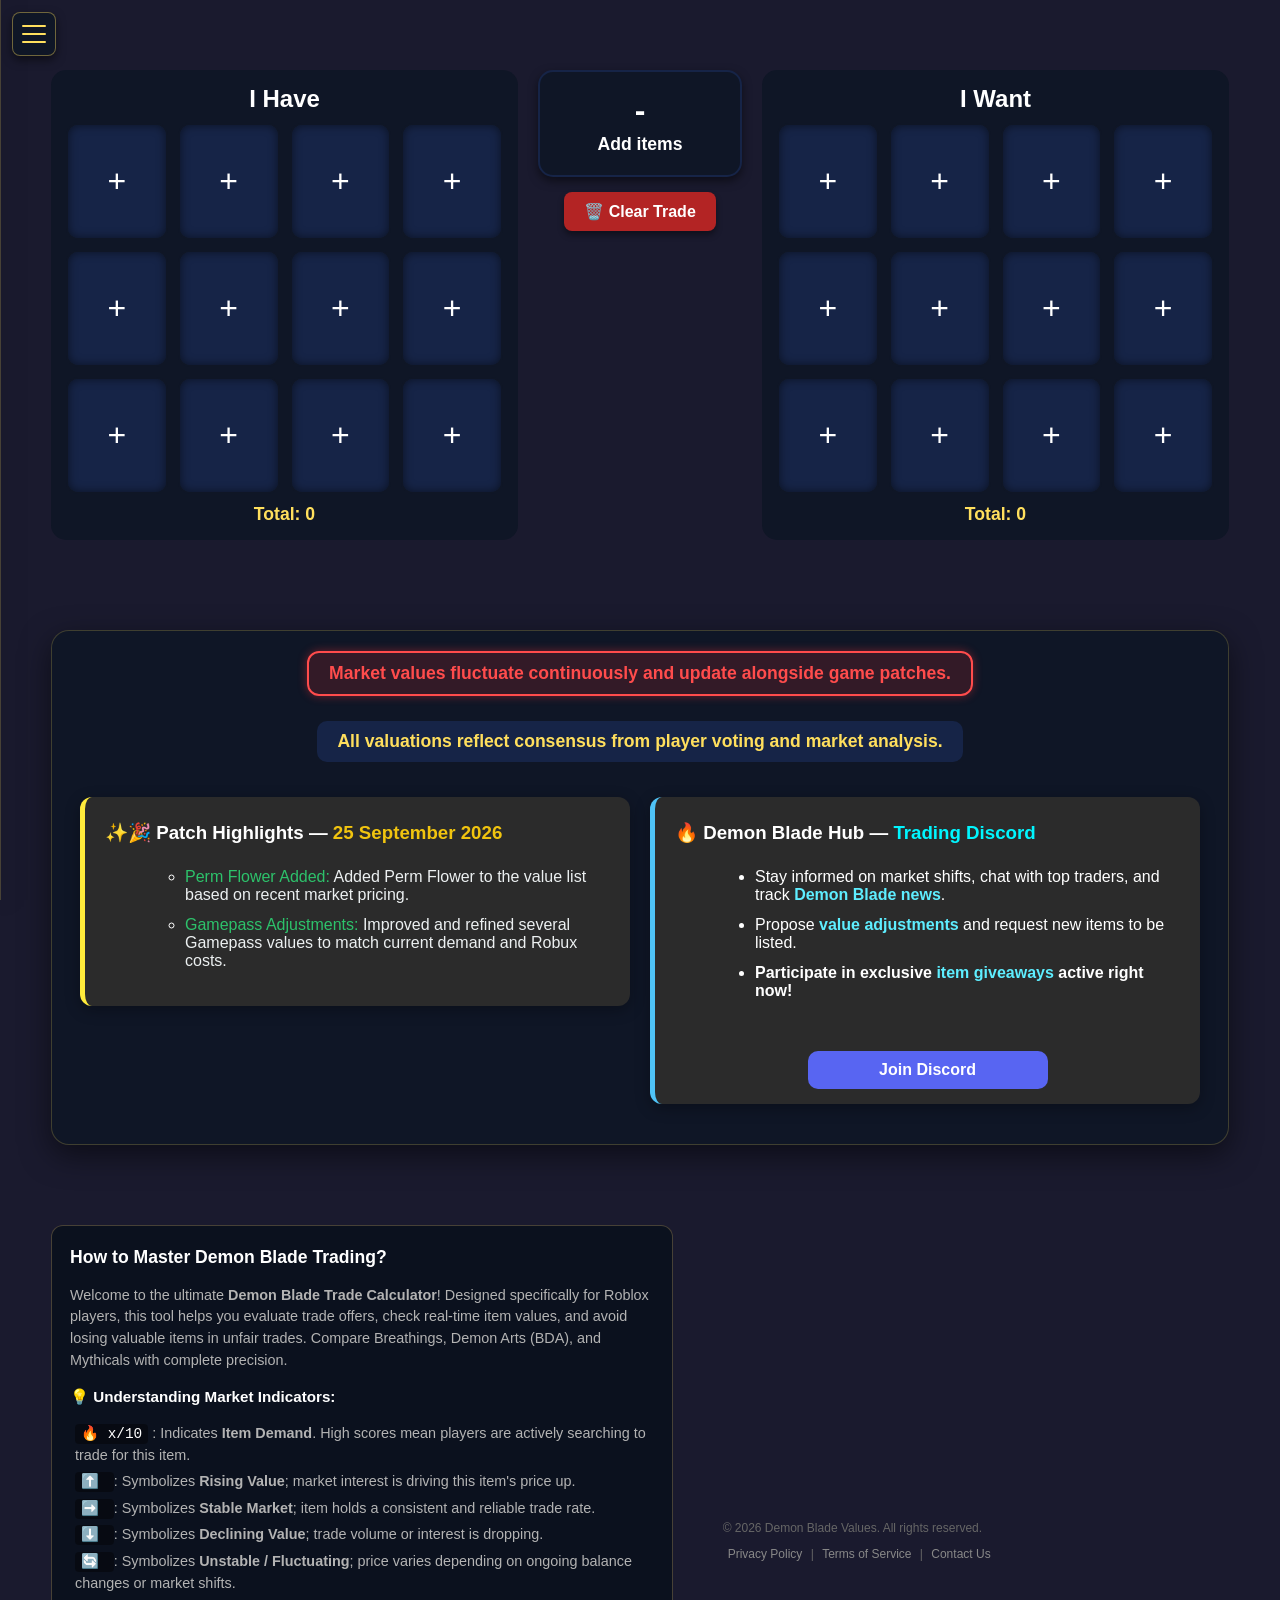
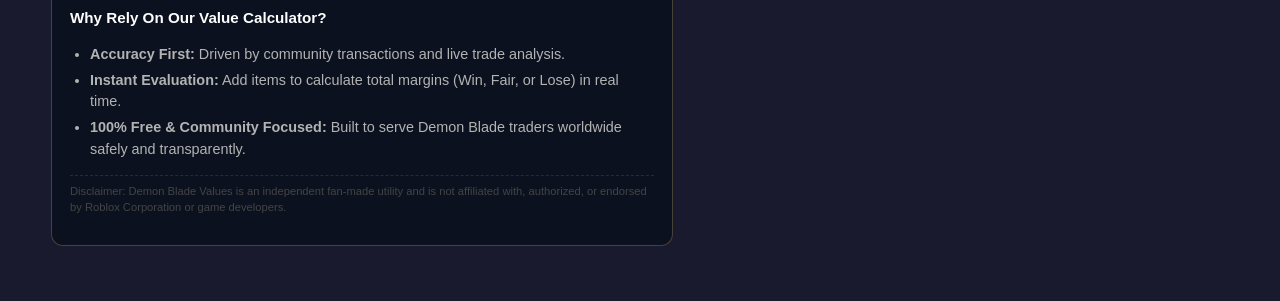
==== commit 2b24821e: "Change patch date and update value adjustments Updated patch highlights and added new value adjustme" ====
--- a/index.html
+++ b/index.html
@@ -144,12 +144,12 @@
       <!-- بوكس التحديثات -->
      <!-- بوكس التحديثات -->
       <div class="updates-box">
-          <h3>✨🎉 Patch Highlights — <span style="color: #f1c40f;">19 September 2026</span></h3>
+          <h3>✨🎉 Patch Highlights — <span style="color: #f1c40f;">25 September 2026</span></h3>
           <ul>
               <li style="list-style-type: none;">
                   <ul>
-                      <li><span style="color: #2dc26b;">Value Adjustments:</span> <span style="color: #ecf0f1;">Increased values for Flower, Sun 1, and Ice due to recent demand spikes and trade offers.</span></li>
-                      <li><span style="color: #e74c3c;">Serpent 1 Demand Drop:</span> <span style="color: #ecf0f1;">Demand decreased by 2 rating points (down to 5/10) due to lower trading necessity.</span></li>
+                     <li><span style="color: #2dc26b;">Perm Flower Added:</span> <span style="color: #ecf0f1;">Added Perm Flower to the value list based on recent market pricing.</span></li>
+                     <li><span style="color: #2dc26b;">Gamepass Adjustments:</span> <span style="color: #ecf0f1;">Improved and refined several Gamepass values to match current demand and Robux costs.</span></li>
                   </ul>
               </li>
           </ul>
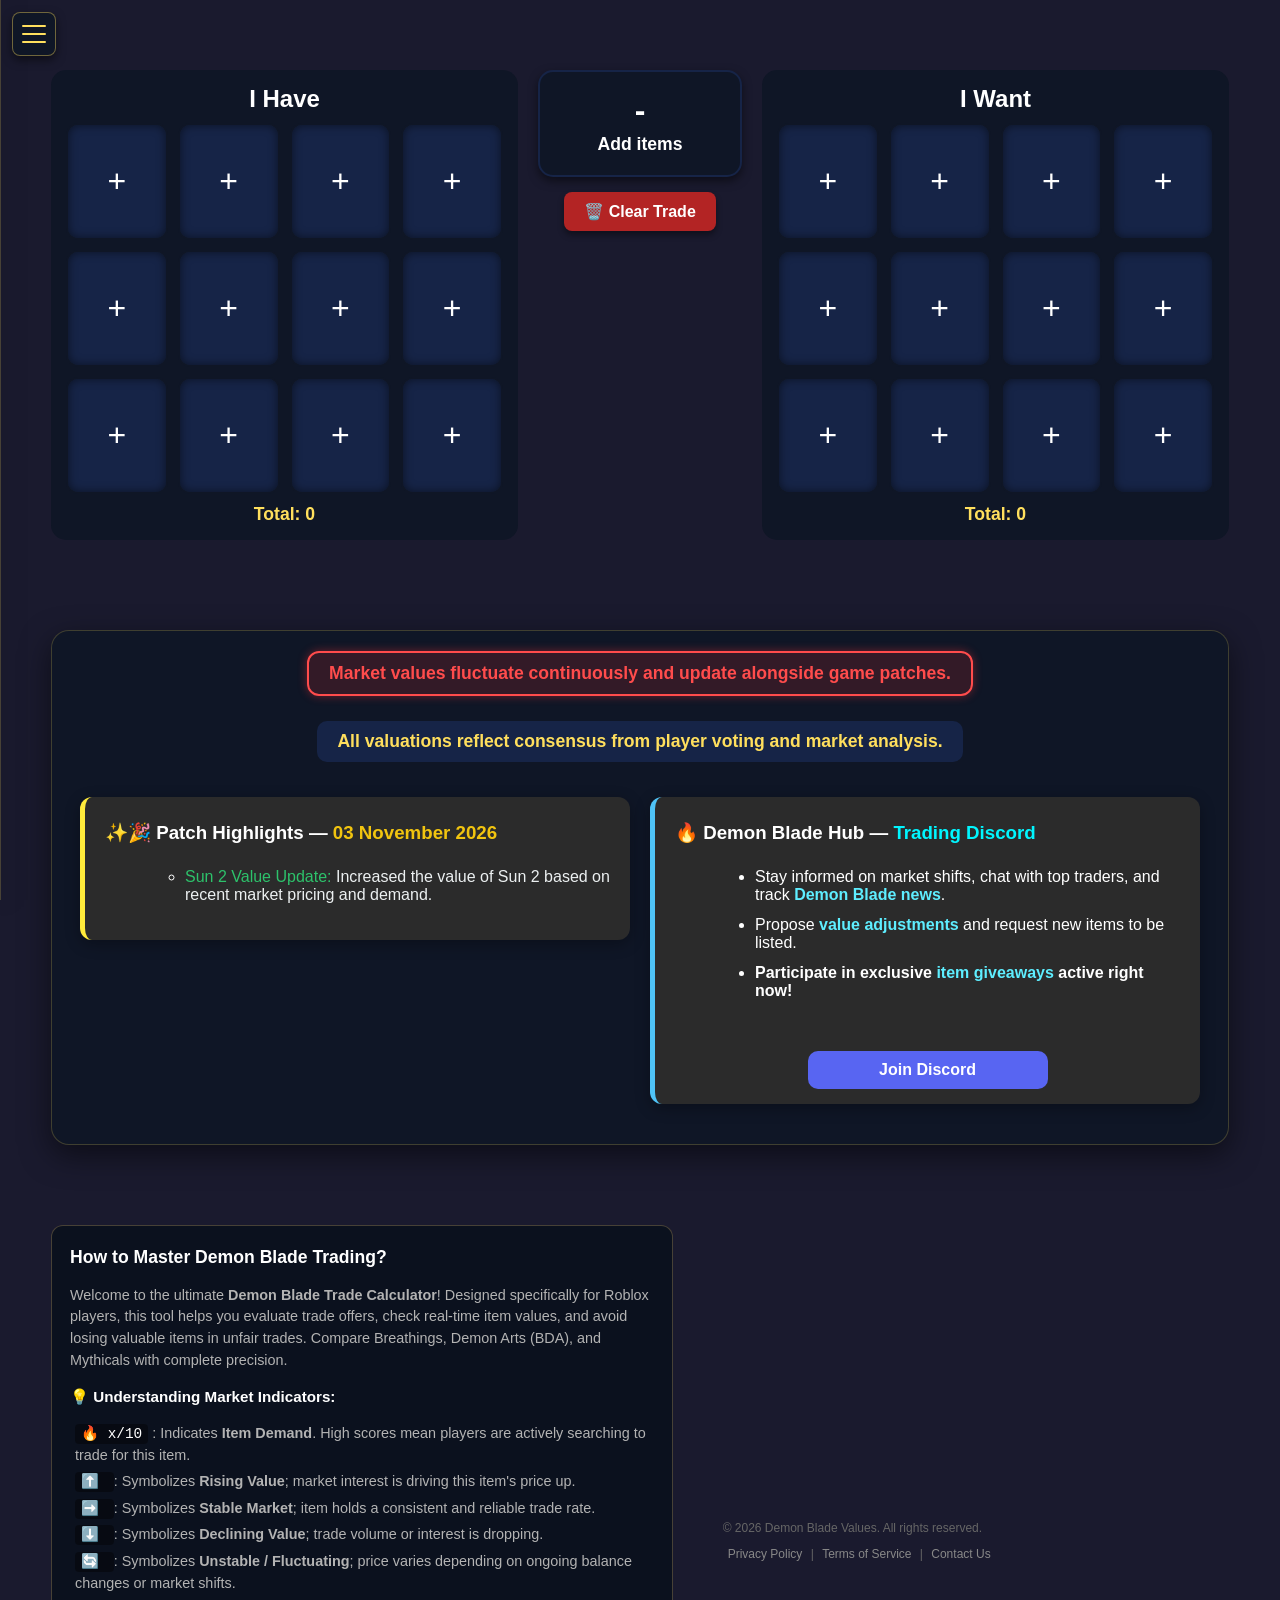
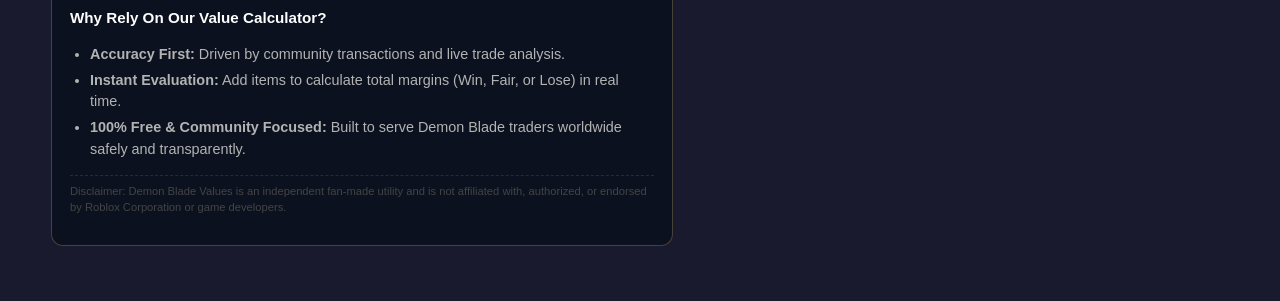
==== commit 8b7ff5de: "Revise updates box with new patch highlights Updated patch highlights section with new date and valu" ====
--- a/index.html
+++ b/index.html
@@ -143,17 +143,16 @@
     <div class="boxes-wrapper">
       <!-- بوكس التحديثات -->
      <!-- بوكس التحديثات -->
-      <div class="updates-box">
-          <h3>✨🎉 Patch Highlights — <span style="color: #f1c40f;">25 September 2026</span></h3>
-          <ul>
-              <li style="list-style-type: none;">
-                  <ul>
-                     <li><span style="color: #2dc26b;">Perm Flower Added:</span> <span style="color: #ecf0f1;">Added Perm Flower to the value list based on recent market pricing.</span></li>
-                     <li><span style="color: #2dc26b;">Gamepass Adjustments:</span> <span style="color: #ecf0f1;">Improved and refined several Gamepass values to match current demand and Robux costs.</span></li>
-                  </ul>
-              </li>
-          </ul>
-      </div>
+    <div class="updates-box">
+    <h3>✨🎉 Patch Highlights — <span style="color: #f1c40f;">03 November 2026</span></h3>
+    <ul>
+        <li style="list-style-type: none;">
+            <ul>
+                <li><span style="color: #2dc26b;">Sun 2 Value Update:</span> <span style="color: #ecf0f1;">Increased the value of Sun 2 based on recent market pricing and demand.</span></li>
+            </ul>
+        </li>
+    </ul>
+</div>
 
       <!-- بوكس الديسكورد -->
       <div class="discord-box">
